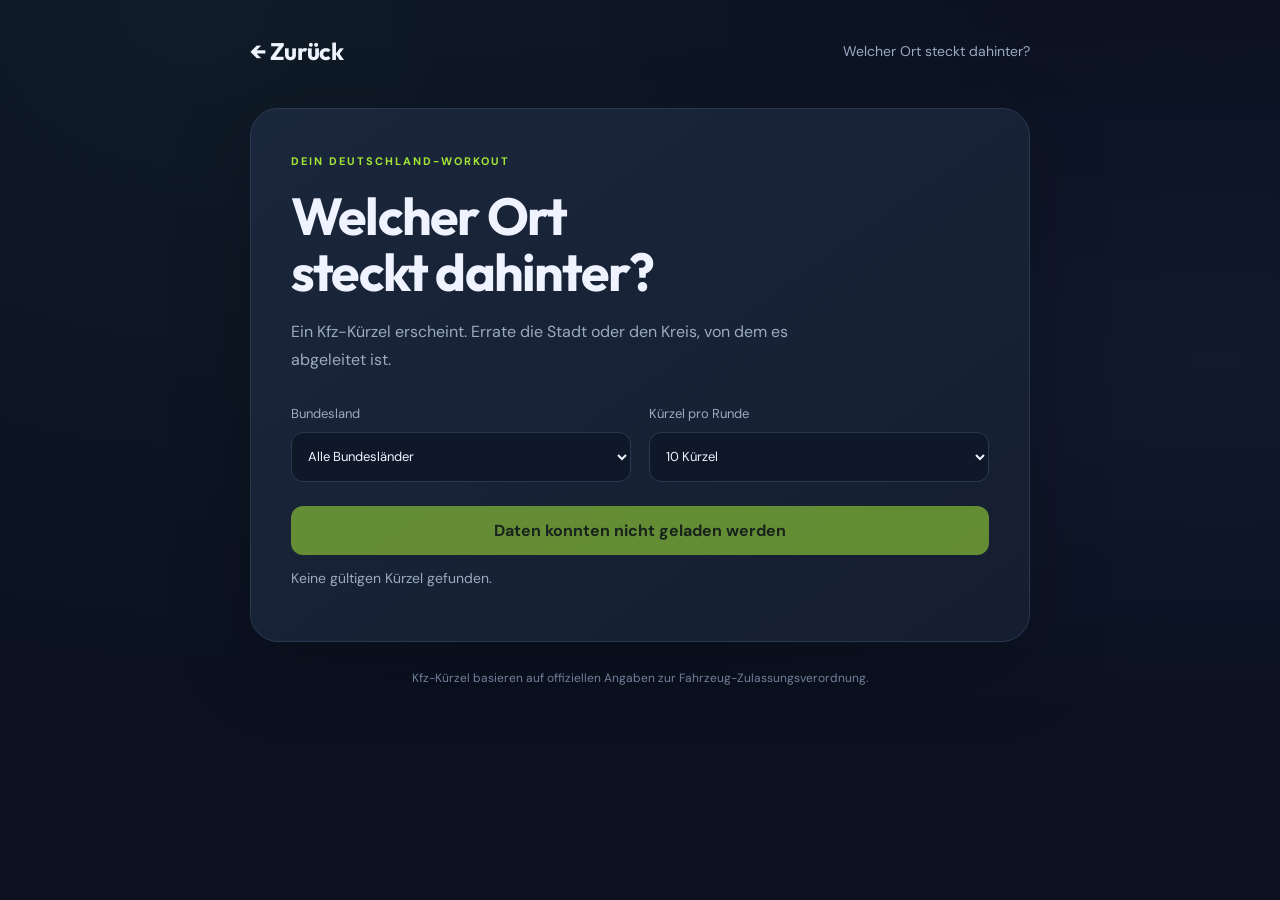
==== kennzeichen/index.html @ 0ab33193 "Add files via upload" ====
<!DOCTYPE html>
<html lang="de">
<head>
  <meta charset="UTF-8">
  <meta name="viewport" content="width=device-width, initial-scale=1">
  <title>Kfz-Kennzeichen-Quiz</title>
  <link rel="stylesheet" href="../style.css">
  <script src="script.js" defer></script>
</head>
<body>
  <main class="app">
    <header class="header">
      <a class="brand" href="../">← Zurück</a>
      <span class="tagline">Welcher Ort steckt dahinter?</span>
    </header>

    <section id="setup" class="panel">
      <span class="eyebrow">DEIN DEUTSCHLAND-WORKOUT</span>
      <h1>Welcher Ort<br>steckt dahinter?</h1>
      <p class="intro">
        Ein Kfz-Kürzel erscheint. Errate die Stadt oder den Kreis, von dem es abgeleitet ist.
      </p>

      <div class="settings">
        <label>
          Bundesland
          <select id="region">
            <option value="all">Alle Bundesländer</option>
          </select>
        </label>

        <label>
          Kürzel pro Runde
          <select id="round-size">
            <option value="5">5 Kürzel</option>
            <option value="10" selected>10 Kürzel</option>
            <option value="20">20 Kürzel</option>
            <option value="all">Alle verfügbaren</option>
          </select>
        </label>
      </div>

      <button id="start" class="button primary" disabled>
        Daten werden geladen …
      </button>
      <p id="load-status" class="muted" role="status"></p>
    </section>

    <section id="game" class="panel" hidden>
      <div class="game-top">
        <span id="round-label" class="pill"></span>
        <span id="score-label" class="muted"></span>
      </div>

      <div class="progress">
        <div id="progress-fill"></div>
      </div>

      <div class="country-heading">
        <span class="eyebrow">WELCHER ORT STECKT DAHINTER?</span>
        <h1 id="plate-code" style="font-size: clamp(48px, 12vw, 96px); letter-spacing: 4px;"></h1>
        <p id="region-label" class="muted"></p>
      </div>

      <form id="answer-form" autocomplete="off">
        <div class="answer">
          <input id="answer-input" type="text" placeholder="Stadt oder Kreis eingeben" autocomplete="off" spellcheck="false">
          <button type="button" id="hint" class="hint-button" title="Anfangsbuchstaben anzeigen">?</button>
        </div>
        <button type="submit" class="button check-button">Antwort prüfen ✓</button>
      </form>

      <p id="feedback" class="feedback" role="status" aria-live="polite"></p>

      <div class="game-actions">
        <button id="reveal" class="button secondary">Auflösen</button>
        <button id="next" class="button primary">Weiter →</button>
      </div>

      <button id="quit" class="text-button">Runde beenden</button>
    </section>

    <section id="finish" class="panel finish" hidden>
      <div class="finish-icon">🎉</div>
      <span class="eyebrow">RUNDE GESCHAFFT</span>
      <h1>Ein Stück<br>deutschlandsicherer.</h1>
      <p id="finish-description" class="intro"></p>

      <div class="stats">
        <div><strong id="final-correct">0</strong><span>Ohne Hinweis</span></div>
        <div><strong id="final-hinted">0</strong><span>Mit Hinweis</span></div>
        <div><strong id="final-revealed">0</strong><span>Nicht erraten</span></div>
      </div>

      <button id="restart" class="button primary">Neue Runde starten →</button>
      <button id="settings" class="text-button">Einstellungen ändern</button>
    </section>

    <footer>
      Kfz-Kürzel basieren auf offiziellen Angaben zur Fahrzeug-Zulassungsverordnung.
    </footer>
  </main>
</body>
</html>
---- style.css ----
@import url("https://fonts.googleapis.com/css2?family=DM+Sans:wght@400;500;600;700&family=Outfit:wght@500;600;700;800&display=swap");

:root {
  color-scheme: dark;
  --background: #0b1120;
  --panel: #151e30;
  --text: #eef3ff;
  --muted: #9baac2;
  --accent: #a3e635;
  --accent-dark: #17250a;
  --border: #2b3850;
  --green: #86efac;
  --orange: #fdba74;
}

* {
  box-sizing: border-box;
}

[hidden] {
  display: none !important;
}

body {
  margin: 0;
  min-height: 100vh;
  background:
    radial-gradient(ellipse at 15% 0%, #203e413d, transparent 55%),
    radial-gradient(ellipse at 95% 40%, #35477826, transparent 50%),
    var(--background);
  color: var(--text);
  font-family: "DM Sans", system-ui, sans-serif;
}

button,
input,
select {
  font: inherit;
}

button,
select {
  cursor: pointer;
}

button,
a,
input,
select {
  -webkit-tap-highlight-color: transparent;
}

:focus-visible {
  outline: 3px solid var(--accent);
  outline-offset: 4px;
}

.app {
  width: min(780px, calc(100% - 32px));
  margin: 0 auto;
  padding: 36px 0 24px;
}

.header {
  display: flex;
  justify-content: space-between;
  align-items: center;
  gap: 20px;
  margin-bottom: 42px;
}

.brand {
  color: var(--text);
  text-decoration: none;
  font-family: "Outfit", sans-serif;
  font-size: 24px;
  font-weight: 700;
  letter-spacing: -0.6px;
}

.tagline,
.muted {
  color: var(--muted);
  font-size: 14px;
}

.panel {
  padding: 40px;
  border: 1px solid var(--border);
  border-radius: 28px;
  background: linear-gradient(145deg, #1a263b, var(--panel));
  box-shadow: 0 24px 80px #00000035;
}

.eyebrow {
  color: var(--accent);
  font-size: 11px;
  font-weight: 700;
  letter-spacing: 2px;
}

h1 {
  margin: 18px 0;
  font-family: "Outfit", sans-serif;
  font-size: clamp(32px, 6vw, 52px);
  line-height: 1.08;
  letter-spacing: -1.8px;
  overflow-wrap: anywhere;
}

.intro {
  max-width: 510px;
  color: var(--muted);
  line-height: 1.7;
}

.settings {
  display: grid;
  grid-template-columns: 1fr 1fr;
  gap: 18px;
  margin: 32px 0 24px;
}

.settings label {
  display: grid;
  gap: 10px;
  color: var(--muted);
  font-size: 13px;
}

select {
  width: 100%;
  min-height: 50px;
  padding: 12px;
  border: 1px solid var(--border);
  border-radius: 12px;
  background: #0f1829;
  color: var(--text);
}

.button {
  min-height: 48px;
  padding: 13px 20px;
  border: 1px solid transparent;
  border-radius: 12px;
  font-weight: 700;
  transition: background 150ms, transform 150ms;
}

.button:hover:not(:disabled) {
  transform: translateY(-2px);
}

.button:disabled {
  cursor: wait;
  opacity: 0.55;
}

.primary {
  background: var(--accent);
  color: var(--accent-dark);
}

.primary:hover:not(:disabled) {
  background: #bef264;
}

.secondary,
.check-button {
  border-color: var(--border);
  background: #202d43;
  color: var(--text);
}

#start,
#restart {
  width: 100%;
}

.game-top {
  display: flex;
  align-items: center;
  justify-content: space-between;
  flex-wrap: wrap;
  gap: 12px;
}

.pill {
  padding: 7px 12px;
  border-radius: 100px;
  background: #a3e63516;
  color: var(--accent);
  font-size: 13px;
  font-weight: 700;
}

.progress {
  height: 5px;
  margin-top: 22px;
  overflow: hidden;
  border-radius: 10px;
  background: #2b3850;
}

#progress-fill {
  width: 0;
  height: 100%;
  border-radius: inherit;
  background: var(--accent);
  transition: width 250ms;
}

.country-heading {
  margin: 36px 0 26px;
}

.country-heading h1 {
  margin: 12px 0;
}

.answers {
  display: grid;
  grid-template-columns: 1fr 1fr;
  gap: 12px;
}

.answer {
  display: flex;
  align-items: center;
  min-width: 0;
  min-height: 56px;
  padding: 5px 7px 5px 14px;
  border: 1px solid var(--border);
  border-radius: 13px;
  background: #0f1829;
  transition: border-color 150ms, background 150ms;
}

.answer:focus-within {
  border-color: var(--accent);
}

.answer input {
  width: 100%;
  min-width: 0;
  padding: 10px 0;
  border: 0;
  outline: none;
  background: transparent;
  color: var(--text);
  font-size: 15px;
}

.answer input::placeholder {
  color: #73839f;
}

.hint-button {
  flex-shrink: 0;
  width: 34px;
  height: 34px;
  margin-left: 6px;
  border: 1px solid #37455e;
  border-radius: 9px;
  background: #1e2b40;
  color: var(--muted);
  font-weight: 700;
}

.hint-button:hover {
  color: var(--accent);
  border-color: var(--accent);
}

.answer.correct {
  border-color: #4ade8055;
  background: #14532d30;
}

.answer.correct input,
.answer.correct .answer-status {
  color: var(--green);
}

.answer.revealed {
  border-color: #fb923c55;
  background: #7c2d1225;
}

.answer.revealed input,
.answer.revealed .answer-status {
  color: var(--orange);
}

.answer-status {
  flex-shrink: 0;
  padding: 0 8px;
  font-size: 20px;
  font-weight: 700;
}

.check-button {
  width: 100%;
  margin-top: 16px;
}

.feedback {
  min-height: 42px;
  margin: 16px 0;
  color: var(--muted);
  font-size: 14px;
  line-height: 1.5;
}

.feedback.success {
  color: var(--green);
}

.game-actions {
  display: flex;
  justify-content: space-between;
  gap: 14px;
}

.game-actions .button {
  flex: 1;
}

.text-button {
  display: block;
  margin: 22px auto 0;
  padding: 8px;
  border: 0;
  background: transparent;
  color: var(--muted);
  font-size: 13px;
}

.text-button:hover {
  color: var(--text);
}

.finish {
  text-align: center;
}

.finish-icon {
  margin-bottom: 24px;
  font-size: 48px;
}

.finish .intro {
  margin: 18px auto;
}

.stats {
  display: grid;
  grid-template-columns: repeat(3, 1fr);
  gap: 10px;
  margin: 32px 0;
}

.stats div {
  padding: 20px 8px;
  border: 1px solid var(--border);
  border-radius: 16px;
  background: #0f1829;
}

.stats strong,
.stats span {
  display: block;
}

.stats strong {
  margin-bottom: 8px;
  color: var(--accent);
  font-family: "Outfit", sans-serif;
  font-size: 32px;
}

.stats span {
  color: var(--muted);
  font-size: 12px;
}

footer {
  padding: 28px 0;
  color: #71809a;
  text-align: center;
  font-size: 12px;
}

@media (max-width: 560px) {
  .app {
    padding-top: 24px;
  }

  .header {
    margin-bottom: 26px;
  }

  .tagline {
    display: none;
  }

  .panel {
    padding: 26px 20px;
    border-radius: 22px;
  }

  .settings,
  .answers {
    grid-template-columns: 1fr;
  }

  .stats {
    gap: 6px;
  }
}

@media (prefers-reduced-motion: reduce) {
  *,
  *::before,
  *::after {
    transition: none !important;
  }
}

.quiz-cards {
  display: grid;
  grid-template-columns: 1fr 1fr;
  gap: 20px;
  margin-top: 32px;
}

.quiz-card {
  display: block;
  padding: 28px 24px;
  border: 1px solid var(--border);
  border-radius: 20px;
  background: #0f1829;
  color: var(--text);
  text-decoration: none;
  transition: transform 150ms, border-color 150ms;
}

.quiz-card:hover {
  transform: translateY(-3px);
  border-color: var(--accent);
}

.quiz-icon {
  font-size: 32px;
}

.quiz-card h2 {
  margin: 14px 0 8px;
  font-family: "Outfit", sans-serif;
  font-size: 22px;
}

.quiz-card p {
  color: var(--muted);
  font-size: 14px;
  line-height: 1.6;
}

@media (max-width: 560px) {
  .quiz-cards {
    grid-template-columns: 1fr;
  }
}
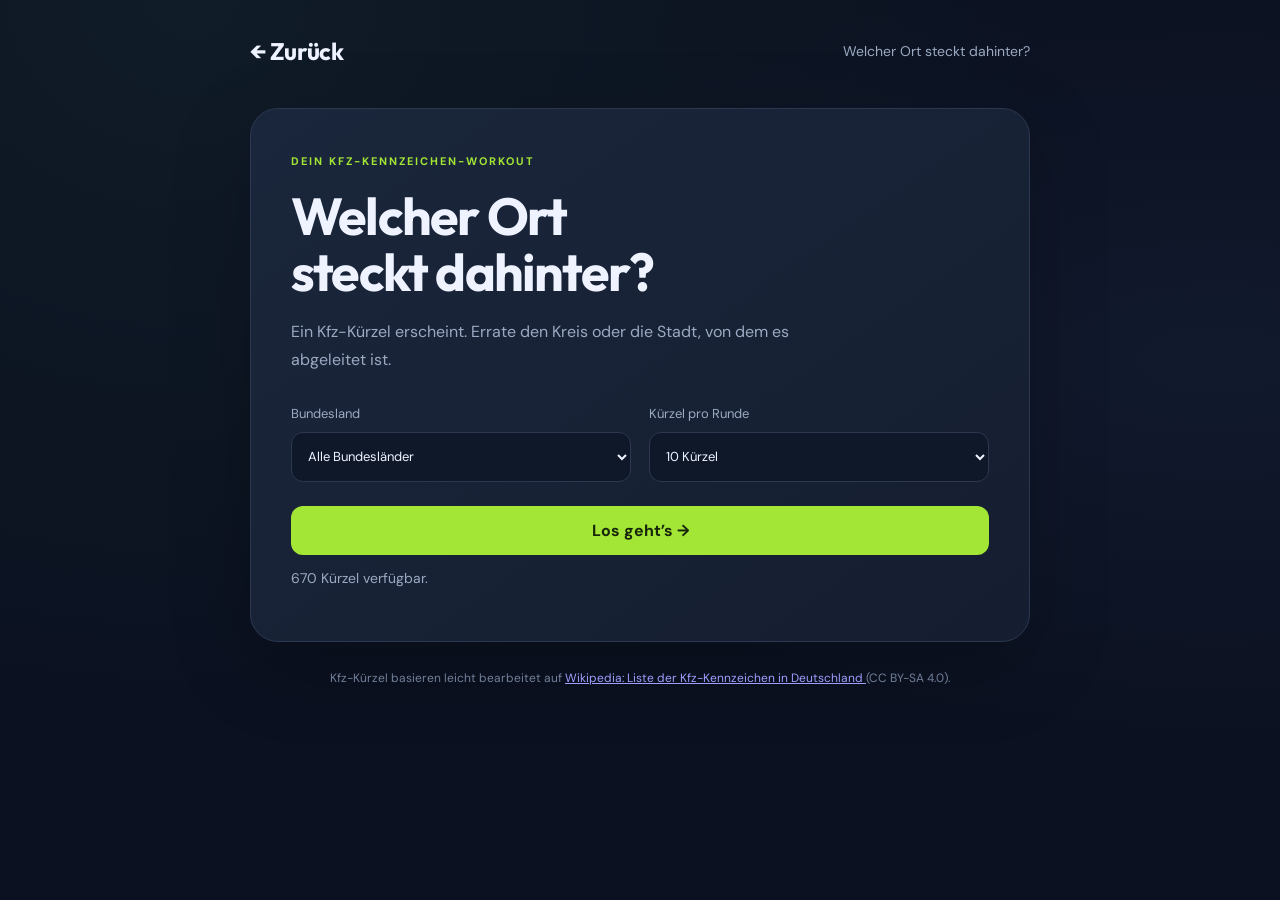
==== commit 36d6e387: "Add files via upload" ====
--- a/kennzeichen/index.html
+++ b/kennzeichen/index.html
@@ -15,10 +15,10 @@
     </header>
 
     <section id="setup" class="panel">
-      <span class="eyebrow">DEIN DEUTSCHLAND-WORKOUT</span>
+      <span class="eyebrow">DEIN KFZ-KENNZEICHEN-WORKOUT</span>
       <h1>Welcher Ort<br>steckt dahinter?</h1>
       <p class="intro">
-        Ein Kfz-Kürzel erscheint. Errate die Stadt oder den Kreis, von dem es abgeleitet ist.
+        Ein Kfz-Kürzel erscheint. Errate den Kreis oder die Stadt, von dem es abgeleitet ist.
       </p>
 
       <div class="settings">
@@ -97,7 +97,11 @@
     </section>
 
     <footer>
-      Kfz-Kürzel basieren auf offiziellen Angaben zur Fahrzeug-Zulassungsverordnung.
+        Kfz-Kürzel basieren leicht bearbeitet auf         
+        <a href="https://de.wikipedia.org/wiki/Liste_der_Kfz-Kennzeichen_in_Deutschland">
+            Wikipedia: Liste der Kfz-Kennzeichen in Deutschland
+         </a>
+        (CC BY-SA 4.0).
     </footer>
   </main>
 </body>
